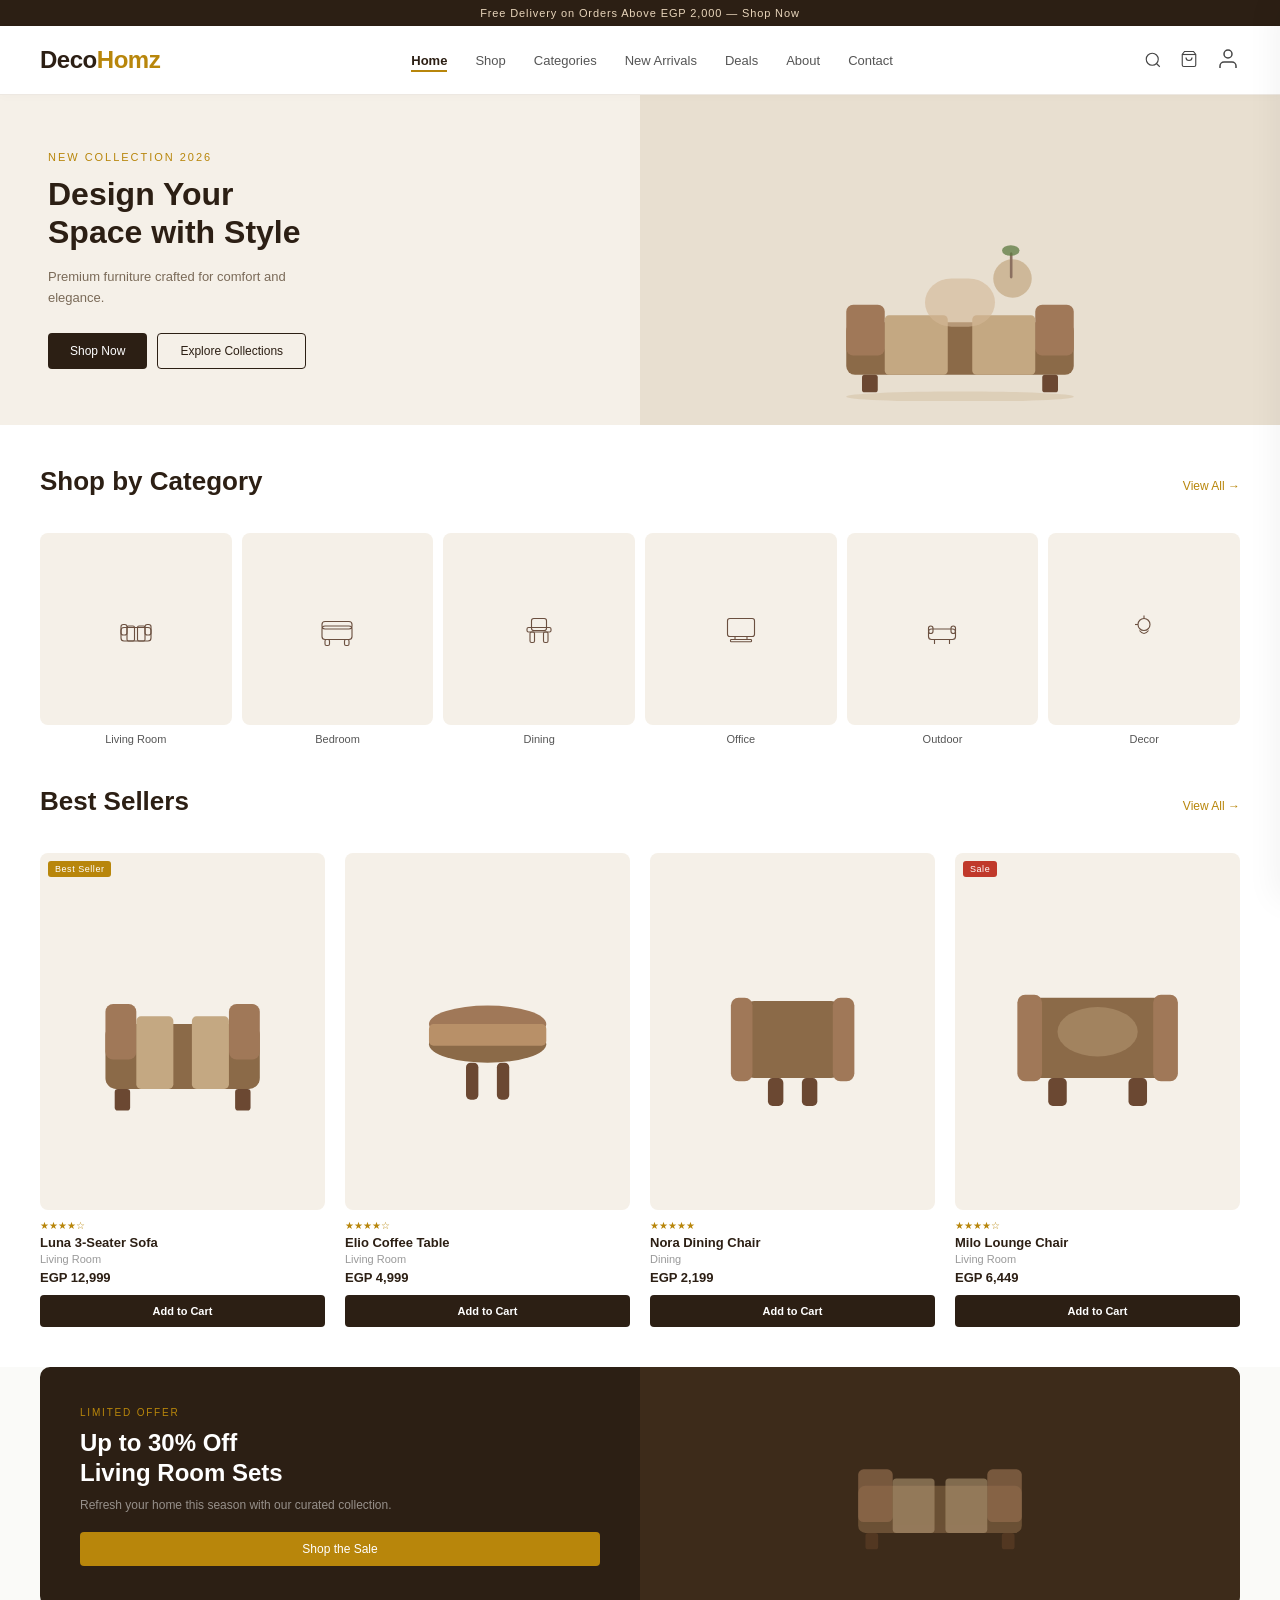
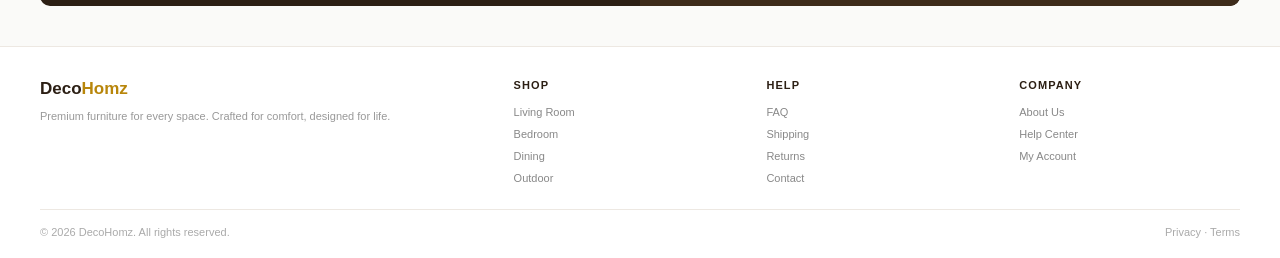
==== index.html @ b4438fd0 "Initial commit: Premium UI overhaul and navbar unification" ====
<!DOCTYPE html>
<html lang="en">

<head>
  <meta charset="UTF-8">
  <meta name="viewport" content="width=device-width, initial-scale=1.0">
  <title>DecoHomz — Premium Furniture</title>
  <link rel="stylesheet" href="css/shared.css">
  <link rel="stylesheet" href="css/home.css">
</head>

<body>

  <div class="topbar">Free Delivery on Orders Above EGP 2,000 — Shop Now</div>

  <nav>
    <div class="logo">Deco<span>Homz</span></div>
    <ul class="nav-links">
      <li><a href="index.html" class="active">Home</a></li>
      <li><a href="shop.html">Shop</a></li>
      <li><a href="categories.html">Categories</a></li>
      <li><a href="new-arrivals.html">New Arrivals</a></li>
      <li><a href="deals.html">Deals</a></li>
      <li><a href="about.html">About</a></li>
      <li><a href="contact.html">Contact</a></li>
    </ul>
    <div class="nav-right">
      <div class="search-container">
        <svg class="search-trigger" viewBox="0 0 24 24" stroke-width="1.5" stroke="currentColor" fill="none">
          <circle cx="11" cy="11" r="8" />
          <path d="m21 21-4.35-4.35" />
        </svg>
      </div>
      <div class="cart-trigger" title="Shopping Cart" style="position:relative; cursor:pointer">
        <svg viewBox="0 0 24 24" stroke-width="1.5" stroke="currentColor" fill="none">
          <path d="M6 2 3 6v14a2 2 0 0 0 2 2h14a2 2 0 0 0 2-2V6l-3-4z" />
          <line x1="3" y1="6" x2="21" y2="6" />
          <path d="M16 10a4 4 0 0 1-8 0" />
        </svg>
        <div class="badge badge-cart" style="display:none">0</div>
      </div>
      <div class="user-trigger" title="Account" onclick="location.href='account.html'" style="cursor:pointer">
        <svg viewBox="0 0 24 24" stroke-width="1.5" stroke="currentColor" fill="none">
          <path d="M20 21v-2a4 4 0 0 0-4-4H8a4 4 0 0 0-4 4v2" />
          <circle cx="12" cy="7" r="4" />
        </svg>
      </div>
    </div>
  </nav>

  <div class="hero">
    <div class="hero-text">
      <div class="hero-label">New Collection 2026</div>
      <h1 class="hero-h1">Design Your<br>Space with Style</h1>
      <p class="hero-sub">Premium furniture crafted for comfort and elegance.</p>
      <div class="hero-btns">
        <button class="btn-dark" onclick="location.href='shop.html'">Shop Now</button>
        <button class="btn-outline" onclick="location.href='categories.html'">Explore Collections</button>
      </div>
    </div>
    <div class="hero-img">
      <svg viewBox="0 0 320 200" fill="none" xmlns="http://www.w3.org/2000/svg">
        <rect x="30" y="110" width="260" height="60" rx="10" fill="#8B6A48" />
        <rect x="30" y="90" width="44" height="58" rx="8" fill="#A07858" />
        <rect x="246" y="90" width="44" height="58" rx="8" fill="#A07858" />
        <rect x="74" y="102" width="72" height="68" rx="5" fill="#C4A882" />
        <rect x="174" y="102" width="72" height="68" rx="5" fill="#C4A882" />
        <rect x="48" y="170" width="18" height="20" rx="3" fill="#6B4832" />
        <rect x="254" y="170" width="18" height="20" rx="3" fill="#6B4832" />
        <ellipse cx="160" cy="195" rx="130" ry="6" fill="#C4A882" opacity="0.3" />
        <rect x="120" y="60" width="80" height="55" rx="30" fill="#D4B896" opacity="0.6" />
        <circle cx="220" cy="60" r="22" fill="#C4A882" opacity="0.7" />
        <rect x="217" y="30" width="3" height="30" rx="2" fill="#8B7060" />
        <ellipse cx="218" cy="28" rx="10" ry="6" fill="#5C7A40" opacity="0.75" />
      </svg>
    </div>
  </div>

  <div class="cats">
    <div class="sec-row">
      <div class="sec-title">Shop by Category</div>
      <a href="shop.html" class="sec-link">View All →</a>
    </div>
    <div class="cat-row">
      <a href="shop.html?category=Living Room" class="cat-item">
        <div class="cat-box"><svg viewBox="0 0 48 48" stroke-width="1.5">
            <rect x="4" y="22" width="40" height="18" rx="4" />
            <rect x="4" y="18" width="8" height="14" rx="3" />
            <rect x="36" y="18" width="8" height="14" rx="3" />
            <rect x="12" y="20" width="10" height="20" rx="2" />
            <rect x="26" y="20" width="10" height="20" rx="2" />
          </svg></div>
        <div class="cat-name">Living Room</div>
      </a>
      <a href="shop.html?category=Bedroom" class="cat-item">
        <div class="cat-box"><svg viewBox="0 0 48 48" stroke-width="1.5">
            <rect x="4" y="20" width="40" height="18" rx="4" />
            <rect x="4" y="14" width="40" height="10" rx="4" />
            <rect x="8" y="38" width="6" height="8" rx="2" />
            <rect x="34" y="38" width="6" height="8" rx="2" />
          </svg></div>
        <div class="cat-name">Bedroom</div>
      </a>
      <a href="shop.html?category=Dining" class="cat-item">
        <div class="cat-box"><svg viewBox="0 0 48 48" stroke-width="1.5">
            <rect x="8" y="22" width="32" height="6" rx="2" />
            <rect x="12" y="28" width="6" height="14" rx="2" />
            <rect x="30" y="28" width="6" height="14" rx="2" />
            <rect x="14" y="10" width="20" height="16" rx="3" />
          </svg></div>
        <div class="cat-name">Dining</div>
      </a>
      <a href="shop.html?category=Office" class="cat-item">
        <div class="cat-box"><svg viewBox="0 0 48 48" stroke-width="1.5">
            <rect x="6" y="10" width="36" height="24" rx="3" />
            <rect x="16" y="34" width="16" height="4" rx="1" />
            <rect x="10" y="38" width="28" height="3" rx="1" />
          </svg></div>
        <div class="cat-name">Office</div>
      </a>
      <a href="shop.html?category=Outdoor" class="cat-item">
        <div class="cat-box"><svg viewBox="0 0 48 48" stroke-width="1.5">
            <rect x="6" y="24" width="36" height="14" rx="4" />
            <rect x="6" y="20" width="6" height="10" rx="3" />
            <rect x="36" y="20" width="6" height="10" rx="3" />
            <line x1="14" y1="38" x2="14" y2="44" />
            <line x1="34" y1="38" x2="34" y2="44" />
          </svg></div>
        <div class="cat-name">Outdoor</div>
      </a>
      <a href="#" class="cat-item">
        <div class="cat-box"><svg viewBox="0 0 48 48" stroke-width="1.5">
            <circle cx="24" cy="18" r="8" />
            <path d="M24 10 V6" />
            <path d="M16 18 H12" />
            <path d="M30 26 Q24 34 18 26" />
          </svg></div>
        <div class="cat-name">Decor</div>
      </a>
    </div>
  </div>

  <div class="products">
    <div class="sec-row">
      <div class="sec-title">Best Sellers</div>
      <a href="shop.html" class="sec-link">View All →</a>
    </div>
    <div class="prod-grid">
      <!-- Best Sellers will be rendered dynamically -->
    </div>
  </div>
  </div>

  <div class="banner">
    <div class="ban-left">
      <div class="ban-tag">Limited Offer</div>
      <div class="ban-h">Up to 30% Off<br>Living Room Sets</div>
      <div class="ban-sub">Refresh your home this season with our curated collection.</div>
      <button class="btn-gold" onclick="location.href='shop.html'">Shop the Sale</button>
    </div>
    <div class="ban-right">
      <svg viewBox="0 0 220 160" fill="none" width="220">
        <rect x="20" y="80" width="180" height="52" rx="8" fill="#8B6A48" opacity="0.7" />
        <rect x="20" y="62" width="38" height="58" rx="6" fill="#A07858" opacity="0.7" />
        <rect x="162" y="62" width="38" height="58" rx="6" fill="#A07858" opacity="0.7" />
        <rect x="58" y="72" width="46" height="60" rx="4" fill="#C4A882" opacity="0.6" />
        <rect x="116" y="72" width="46" height="60" rx="4" fill="#C4A882" opacity="0.6" />
        <rect x="28" y="132" width="14" height="18" rx="3" fill="#5C3D25" opacity="0.8" />
        <rect x="178" y="132" width="14" height="18" rx="3" fill="#5C3D25" opacity="0.8" />
      </svg>
    </div>
  </div>

  <footer>
    <div class="footer-grid">
      <div>
        <div class="f-logo">Deco<span>Homz</span></div>
        <p class="f-desc">Premium furniture for every space. Crafted for comfort, designed for life.</p>
      </div>
      <div>
        <div class="f-head">Shop</div>
        <ul class="f-links">
          <li><a href="shop.html">Living Room</a></li>
          <li><a href="shop.html">Bedroom</a></li>
          <li><a href="shop.html">Dining</a></li>
          <li><a href="shop.html">Outdoor</a></li>
        </ul>
      </div>
      <div>
        <div class="f-head">Help</div>
        <ul class="f-links">
          <li><a href="faq.html">FAQ</a></li>
          <li><a href="contact.html">Shipping</a></li>
          <li><a href="contact.html">Returns</a></li>
          <li><a href="contact.html">Contact</a></li>
        </ul>
      </div>
      <div>
        <div class="f-head">Company</div>
        <ul class="f-links">
          <li><a href="about.html">About Us</a></li>
          <li><a href="faq.html">Help Center</a></li>
          <li><a href="account.html">My Account</a></li>
        </ul>
      </div>
    </div>
    <div class="footer-bottom">
      <span>© 2026 DecoHomz. All rights reserved.</span>
      <span>Privacy · Terms</span>
    </div>
  </footer>

  <script src="js/shared.js"></script>
  <script src="js/products-data.js"></script>
  <script src="js/home.js"></script>
</body>

</html>
---- css/shared.css ----
/* ============================================
   DECOHOMZ — SHARED STYLES
   Applied to all pages
   ============================================ */

/* Reset */
*,
::before,
::after {
    margin: 0;
    padding: 0;
    box-sizing: border-box
}

body {
    font-family: 'Segoe UI', sans-serif;
    background: #FAFAF8;
    color: #1a1a1a;
    font-size: 14px
}

a {
    text-decoration: none
}

ul {
    list-style: none
}

button {
    border: none;
    cursor: pointer;
    font-family: inherit
}

/* Brand */
.logo {
    font-size: 24px;
    font-weight: 800;
    color: #2C1F14;
    letter-spacing: -0.02em;
    cursor: pointer
}

.logo span {
    color: #B8860B
}

/* Topbar */
.topbar {
    background: #2C1F14;
    color: #E8D5BB;
    text-align: center;
    font-size: 11px;
    letter-spacing: .08em;
    padding: 7px
}

/* Nav */
nav {
    display: flex;
    align-items: center;
    justify-content: space-between;
    padding: 20px 40px;
    background: rgba(255, 255, 255, 0.95);
    border-bottom: 1px solid #EDE8E2;
    position: sticky;
    top: 0;
    z-index: 1000;
    backdrop-filter: blur(10px);
    -webkit-backdrop-filter: blur(10px);
    box-shadow: 0 2px 10px rgba(0, 0, 0, 0.02)
}

.nav-links {
    display: flex;
    gap: 28px;
    list-style: none
}

.nav-links a {
    text-decoration: none;
    font-size: 13px;
    color: #555
}

.nav-links a.active {
    color: #2C1F14;
    font-weight: 600;
    border-bottom: 2px solid #B8860B;
    padding-bottom: 2px
}

.nav-right {
    display: flex;
    gap: 18px;
    align-items: center
}

.nav-right svg {
    width: 18px;
    height: 18px;
    stroke: #444;
    fill: none;
    cursor: pointer
}

/* Badge */
.badge {
    background: #B8860B;
    color: #fff;
    border-radius: 50%;
    font-size: 9px;
    width: 14px;
    height: 14px;
    display: flex;
    align-items: center;
    justify-content: center;
    margin-left: -8px;
    margin-top: -8px
}

/* Breadcrumb */
.breadcrumb {
    padding: 14px 40px;
    font-size: 11px;
    color: #aaa;
    background: #fff;
    border-bottom: 1px solid #EDE8E2
}

.breadcrumb span {
    color: #2C1F14
}

/* Buttons */
.btn-dark {
    background: #2C1F14;
    color: #fff;
    border: none;
    padding: 10px 22px;
    font-size: 12px;
    border-radius: 4px;
    cursor: pointer
}

.btn-outline {
    background: transparent;
    color: #2C1F14;
    border: 1.5px solid #2C1F14;
    padding: 10px 22px;
    font-size: 12px;
    border-radius: 4px;
    cursor: pointer
}

.btn-gold {
    background: #B8860B;
    color: #fff;
    border: none;
    padding: 10px 20px;
    font-size: 12px;
    border-radius: 4px;
    cursor: pointer
}

/* Product cards (shared grid layout + typography) */
.prod-grid {
    display: grid;
    gap: 20px;
    grid-template-columns: repeat(auto-fill, minmax(250px, 1fr))
}

.prod-card {
    cursor: pointer
}

.prod-img {
    background: #F5F0E8;
    border-radius: 8px;
    aspect-ratio: 4/5;
    display: flex;
    align-items: center;
    justify-content: center;
    position: relative;
    margin-bottom: 10px;
    overflow: hidden
}

.prod-img svg {
    width: 65%;
    height: 65%
}

.prod-badge {
    position: absolute;
    top: 8px;
    left: 8px;
    background: #B8860B;
    color: #fff;
    font-size: 9px;
    padding: 3px 7px;
    border-radius: 3px;
    letter-spacing: .06em
}

.prod-name {
    font-size: 13px;
    font-weight: 600;
    color: #2C1F14;
    margin-bottom: 3px
}

.prod-cat {
    font-size: 11px;
    color: #999;
    margin-bottom: 5px
}

.prod-price {
    font-size: 13px;
    font-weight: 700;
    color: #2C1F14
}

.prod-price s {
    font-size: 11px;
    color: #aaa;
    font-weight: 400;
    margin-left: 4px
}

.stars {
    font-size: 10px;
    color: #B8860B;
    margin-bottom: 4px
}

/* Section header */
.sec-row {
    display: flex;
    justify-content: space-between;
    align-items: baseline;
    margin-bottom: 20px
}

.sec-title {
    font-size: 16px;
    font-weight: 700;
    color: #2C1F14
}

.sec-link {
    font-size: 12px;
    color: #B8860B;
    text-decoration: none
}

.sec-label {
    font-size: 11px;
    letter-spacing: .2em;
    text-transform: uppercase;
    color: #B8860B;
    margin-bottom: 12px
}

.sec-title {
    font-size: 26px;
    font-weight: 700;
    color: #2C1F14;
    line-height: 1.25;
    margin-bottom: 16px
}

.sec-body {
    font-size: 13px;
    color: #666;
    line-height: 1.8;
    margin-bottom: 16px
}

/* Stars */
.stars {
    font-size: 10px;
    color: #B8860B;
    margin-bottom: 4px
}


.btn-cart {
    background: #2C1F14;
    color: #fff;
    border: none;
    width: 100%;
    padding: 10px;
    font-size: 11px;
    font-weight: 600;
    border-radius: 4px;
    cursor: pointer;
    margin-top: 10px;
    transition: all 0.2s
}

.btn-cart:hover {
    background: #444;
    transform: translateY(-1px)
}

/* Footer */
footer {
    background: #fff;
    border-top: 1px solid #EDE8E2;
    padding: 32px 40px 20px
}

.footer-grid {
    display: grid;
    grid-template-columns: 2fr 1fr 1fr 1fr;
    gap: 32px;
    margin-bottom: 24px
}

.f-logo {
    font-size: 17px;
    font-weight: 700;
    color: #2C1F14;
    margin-bottom: 8px
}

.f-logo span {
    color: #B8860B
}

.f-desc {
    font-size: 11px;
    color: #999;
    line-height: 1.7
}

.f-head {
    font-size: 11px;
    font-weight: 700;
    letter-spacing: .1em;
    text-transform: uppercase;
    color: #2C1F14;
    margin-bottom: 12px
}

.f-links {
    list-style: none;
    display: flex;
    flex-direction: column;
    gap: 6px
}

.f-links a {
    font-size: 11px;
    color: #888;
    text-decoration: none
}

.footer-bottom {
    border-top: 1px solid #EDE8E2;
    padding-top: 16px;
    font-size: 11px;
    color: #aaa;
    display: flex;
    justify-content: space-between
}

/* Form fields */
.field {
    margin-bottom: 16px
}

.field label {
    display: block;
    font-size: 11px;
    font-weight: 600;
    text-transform: uppercase;
    letter-spacing: .06em;
    color: #555;
    margin-bottom: 5px
}

.field input,
.field select {
    width: 100%;
    border: 1px solid #E0D8CE;
    border-radius: 6px;
    padding: 9px 12px;
    font-size: 13px;
    color: #1a1a1a;
    outline: none;
    background: #fff
}

.field input:focus {
    border-color: #B8860B
}

.field input::placeholder {
    color: #bbb
}

.form-grid {
    display: grid;
    grid-template-columns: 1fr 1fr;
    gap: 12px
}

.form-grid.three {
    grid-template-columns: 2fr 1fr 1fr
}

.field.full {
    grid-column: span 2
}

/* Order / cart summary box */
.summary-box,
.summary {
    background: #fff;
    border: 1px solid #EDE8E2;
    border-radius: 10px;
    padding: 22px
}

.sum-title,
.summary-title {
    font-size: 14px;
    font-weight: 700;
    color: #2C1F14;
    margin-bottom: 18px
}

.sum-row {
    display: flex;
    justify-content: space-between;
    font-size: 13px;
    margin-bottom: 12px
}

.sum-row .key,
.sum-row .k {
    color: #888
}

.sum-row .val,
.sum-row .v {
    color: #2C1F14;
    font-weight: 500
}

.sum-row.discount .val,
.sum-row .v.disc {
    color: #c0392b
}

.sum-row.total,
.sum-total {
    font-size: 15px;
    font-weight: 700;
    border-top: 1px solid #EDE8E2;
    padding-top: 14px;
    margin-top: 4px
}

/* Step indicator */
.steps {
    display: flex;
    justify-content: center;
    align-items: center;
    padding: 20px 40px;
    background: #fff;
    border-bottom: 1px solid #EDE8E2;
    gap: 0
}

.step {
    display: flex;
    align-items: center;
    gap: 8px
}

.step-num {
    width: 24px;
    height: 24px;
    border-radius: 50%;
    display: flex;
    align-items: center;
    justify-content: center;
    font-size: 11px;
    font-weight: 700
}

.step.done .step-num {
    background: #B8860B;
    color: #fff
}

.step.active .step-num {
    background: #2C1F14;
    color: #fff
}

.step.inactive .step-num {
    background: #EDE8E2;
    color: #888
}

.step-name {
    font-size: 12px;
    font-weight: 600
}

.step.done .step-name {
    color: #B8860B
}

.step.active .step-name {
    color: #2C1F14
}

.step.inactive .step-name {
    color: #aaa
}

.step-line {
    width: 56px;
    height: 1px;
    background: #EDE8E2;
    margin: 0 6px
}

.step-line.done {
    background: #B8860B
}

/* Quantity control */
.qty-ctrl {
    display: flex;
    align-items: center;
    border: 1px solid #E0D8CE;
    border-radius: 4px;
    overflow: hidden
}

.qty-btn {
    background: #fff;
    border: none;
    padding: 7px 13px;
    cursor: pointer;
    font-size: 14px;
    color: #555
}

.qty-num {
    padding: 7px 16px;
    font-size: 13px;
    font-weight: 600;
    border-left: 1px solid #E0D8CE;
    border-right: 1px solid #E0D8CE
}

/* Status badges */
.order-status {
    font-size: 10px;
    padding: 3px 8px;
    border-radius: 20px;
    font-weight: 600
}

.status-processing {
    background: #FFF3CD;
    color: #856404
}

.status-delivered {
    background: #D1FAE5;
    color: #065F46
}

.status-shipped {
    background: #DBEAFE;
    color: #1E40AF
}

/* Pagination */
.pagination {
    display: flex;
    gap: 6px;
    justify-content: center;
    padding: 24px 0 8px;
    align-items: center
}

.page-btn {
    border: 1px solid #E0D8CE;
    border-radius: 4px;
    padding: 6px 11px;
    font-size: 12px;
    cursor: pointer;
    background: #fff;
    color: #555
}

.page-btn.active {
    background: #2C1F14;
    color: #fff;
    border-color: #2C1F14
}

/* Off-canvas Cart */
.cart-overlay {
    position: fixed;
    top: 0;
    left: 0;
    width: 100%;
    height: 100%;
    background: rgba(0, 0, 0, 0.4);
    z-index: 2000;
    opacity: 0;
    visibility: hidden;
    transition: 0.3s
}

.cart-overlay.active {
    opacity: 1;
    visibility: visible
}

.cart-drawer {
    position: fixed;
    top: 0;
    right: -400px;
    width: 400px;
    height: 100%;
    background: #fff;
    z-index: 2001;
    transition: 0.4s cubic-bezier(0.4, 0, 0.2, 1);
    display: flex;
    flex-direction: column;
    box-shadow: -5px 0 30px rgba(0, 0, 0, 0.05)
}

.cart-drawer.active {
    right: 0
}

.cart-header {
    padding: 24px;
    border-bottom: 1px solid #EDE8E2;
    display: flex;
    justify-content: space-between;
    align-items: center
}

.cart-header h2 {
    font-size: 14px;
    font-weight: 700;
    color: #2C1F14;
    text-transform: uppercase;
    letter-spacing: .05em
}

.close-cart {
    background: none;
    border: none;
    cursor: pointer;
    padding: 5px
}

.close-cart svg {
    width: 20px;
    height: 20px;
    stroke: #444
}

.cart-body {
    flex: 1;
    overflow-y: auto;
    padding: 24px
}

.cart-footer {
    padding: 24px;
    border-top: 1px solid #EDE8E2;
    background: #FAFAF8
}

.cart-total-row {
    display: flex;
    justify-content: space-between;
    margin-bottom: 16px;
    font-size: 15px;
    font-weight: 700;
    color: #2C1F14
}

.btn-checkout-full {
    width: 100%;
    background: #2C1F14;
    color: #fff;
    padding: 14px;
    border-radius: 6px;
    font-weight: 600;
    font-size: 13px;
    text-align: center;
    display: block;
    text-decoration: none
}

/* Empty Cart State */
.empty-cart-msg {
    text-align: center;
    margin-top: 60px;
    color: #aaa
}

.empty-cart-msg svg {
    width: 48px;
    height: 48px;
    stroke: #EDE8E2;
    margin-bottom: 16px;
    display: block;
    margin-left: auto;
    margin-right: auto
}

.empty-cart-msg p {
    font-size: 13px;
    margin-bottom: 20px
}

/* Search Bar */
.search-container {
    position: relative;
    display: flex;
    align-items: center
}

.search-bar {
    position: absolute;
    right: 0;
    top: 50%;
    transform: translateY(-50%);
    width: 0;
    opacity: 0;
    overflow: hidden;
    transition: 0.3s;
    background: #fff;
    border: 1px solid #EDE8E2;
    border-radius: 20px;
    padding: 5px 15px;
    display: flex;
    align-items: center;
    z-index: 10
}

.search-bar.active {
    width: 250px;
    opacity: 1;
    right: 30px
}

.search-bar input {
    border: none;
    outline: none;
    font-size: 12px;
    width: 100%;
    background: transparent
}

/* Nav Icons Styling */
.nav-right svg {
    cursor: pointer;
    transition: 0.2s;
    color: #2C1F14
}

.nav-right svg:hover {
    color: #B8860B
}

.user-trigger svg {
    width: 24px;
    height: 24px
}

/* Responsive */
@media (max-width: 1024px) {

    /* .nav-links{display:none} */
    /* Don't hide for now since we don't have a hamburger yet */
    .nav-links {
        gap: 15px
    }

    .nav-links a {
        font-size: 12px
    }

    .hero {
        grid-template-columns: 1fr;
        text-align: center
    }

    .hero-text {
        align-items: center;
        padding: 40px 20px
    }

    .footer-grid {
        grid-template-columns: 1fr 1fr
    }
}

@media (max-width: 768px) {
    nav {
        padding: 15px 20px
    }

    .hero-h1 {
        font-size: 28px
    }

    .prod-grid {
        grid-template-columns: repeat(2, 1fr)
    }

    .footer-grid {
        grid-template-columns: 1fr
    }

    .cart-drawer {
        width: 100%;
        right: -100%
    }

    .form-grid {
        grid-template-columns: 1fr
    }

    .cat-row {
        grid-template-columns: repeat(3, 1fr)
    }
}

@media (max-width: 480px) {
    .prod-grid {
        grid-template-columns: 1fr
    }

    .cat-row {
        grid-template-columns: repeat(2, 1fr)
    }

    .hero-btns {
        flex-direction: column
    }
}
---- css/home.css ----
/* HOME PAGE */
.hero{display:grid;grid-template-columns:1fr 1fr;background:#F5F0E8;min-height:320px}
.hero-text{padding:56px 48px;display:flex;flex-direction:column;justify-content:center}
.hero-label{font-size:11px;letter-spacing:.18em;text-transform:uppercase;color:#B8860B;margin-bottom:12px}
.hero-h1{font-size:32px;font-weight:700;color:#2C1F14;line-height:1.2;margin-bottom:14px}
.hero-sub{font-size:13px;color:#7A6A58;line-height:1.65;margin-bottom:24px;max-width:280px}
.hero-btns{display:flex;gap:10px}
.hero-img{background:#E8DFD0;display:flex;align-items:flex-end;justify-content:center;padding:24px 32px;overflow:hidden}
.hero-img svg{width:280px}

.cats{padding:40px 40px 32px;background:#fff}
.cat-row{display:grid;grid-template-columns:repeat(6,1fr);gap:10px}
.cat-item{text-decoration:none;text-align:center;cursor:pointer;display:block}
.cat-box{background:#F5F0E8;border-radius:8px;aspect-ratio:1;display:flex;align-items:center;justify-content:center;margin-bottom:8px}
.cat-box svg{width:36px;height:36px;stroke:#6B5040;fill:none}
.cat-name{font-size:11px;color:#555}

.products{padding:8px 40px 40px;background:#fff}
.prod-grid{grid-template-columns:repeat(4,1fr)}

.banner{margin:0 40px 40px;background:#2C1F14;border-radius:10px;display:grid;grid-template-columns:1fr 1fr;overflow:hidden}
.ban-left{padding:40px 40px;display:flex;flex-direction:column;justify-content:center}
.ban-tag{font-size:10px;letter-spacing:.18em;text-transform:uppercase;color:#B8860B;margin-bottom:10px}
.ban-h{font-size:24px;font-weight:700;color:#fff;line-height:1.25;margin-bottom:10px}
.ban-sub{font-size:12px;color:rgba(255,255,255,.5);margin-bottom:20px}
.ban-right{background:#3D2B1A;display:flex;align-items:center;justify-content:center}
.ban-right svg{width:200px;opacity:.85}
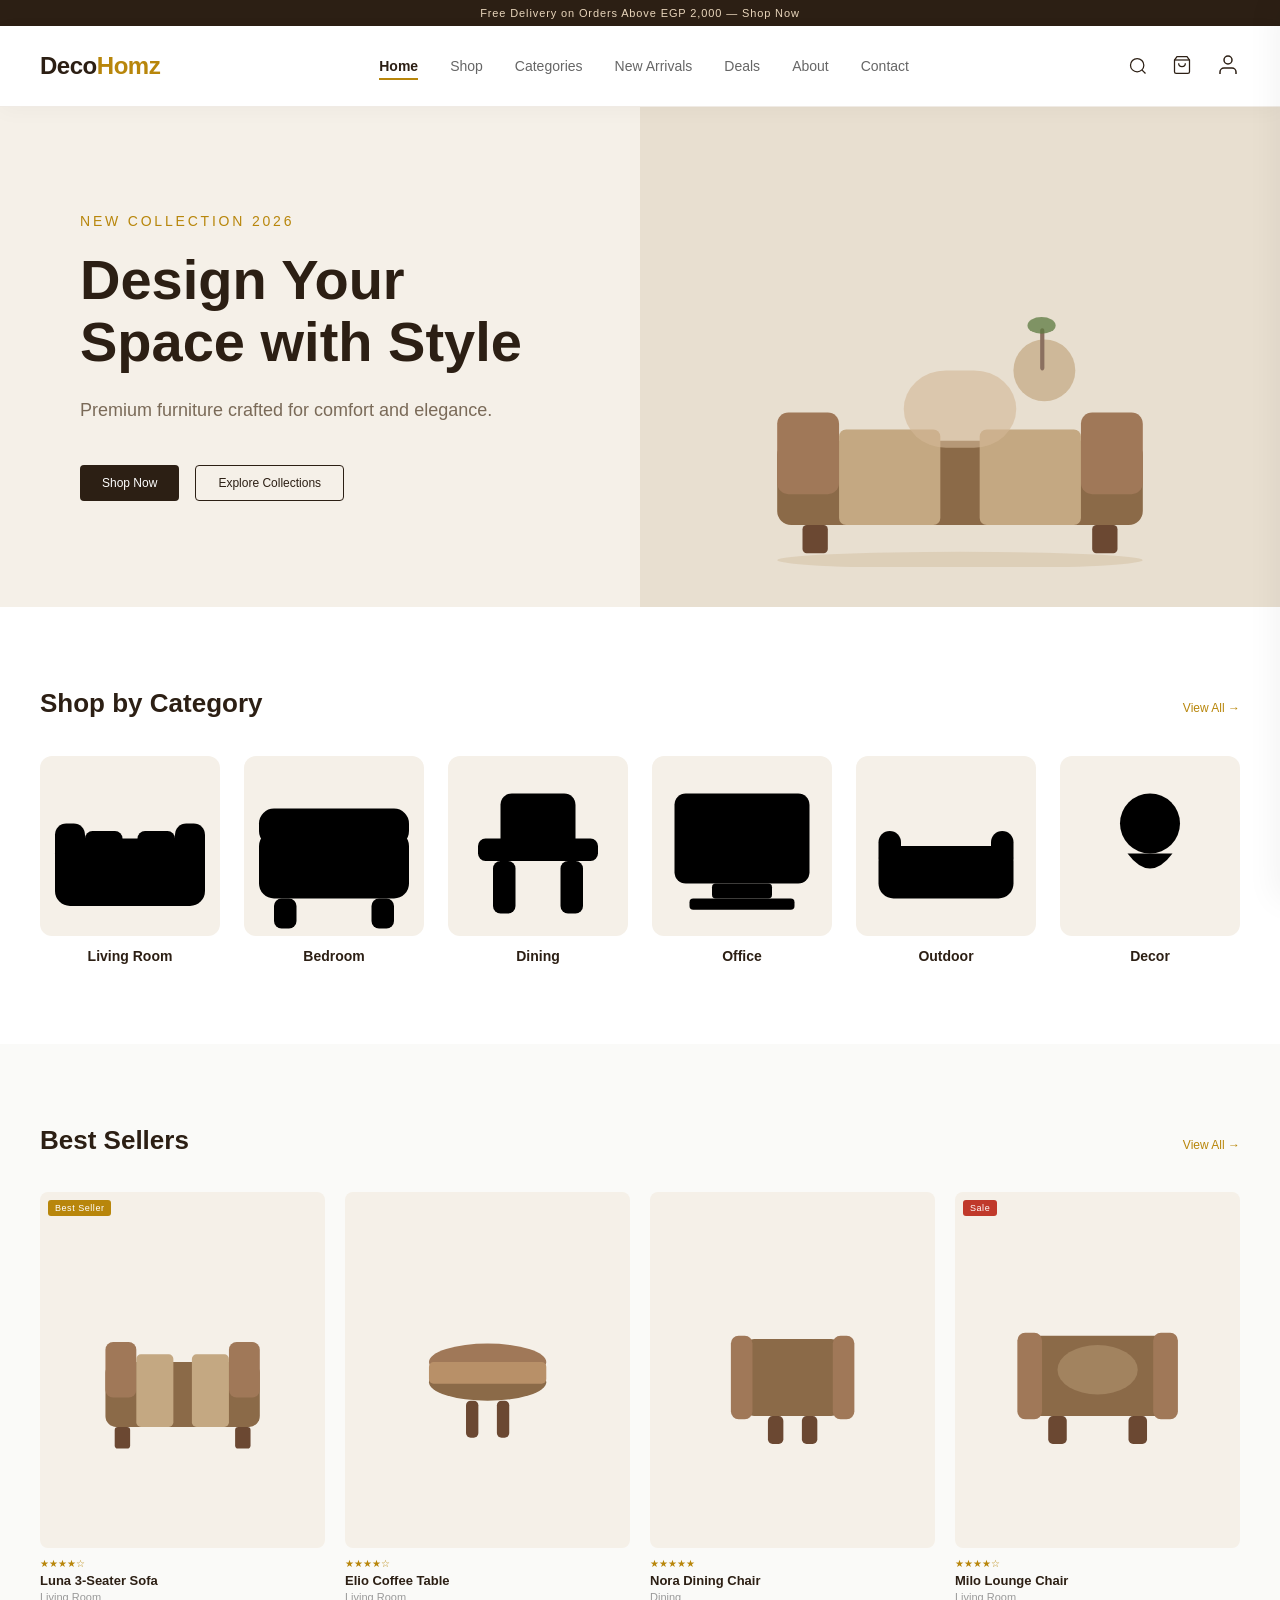
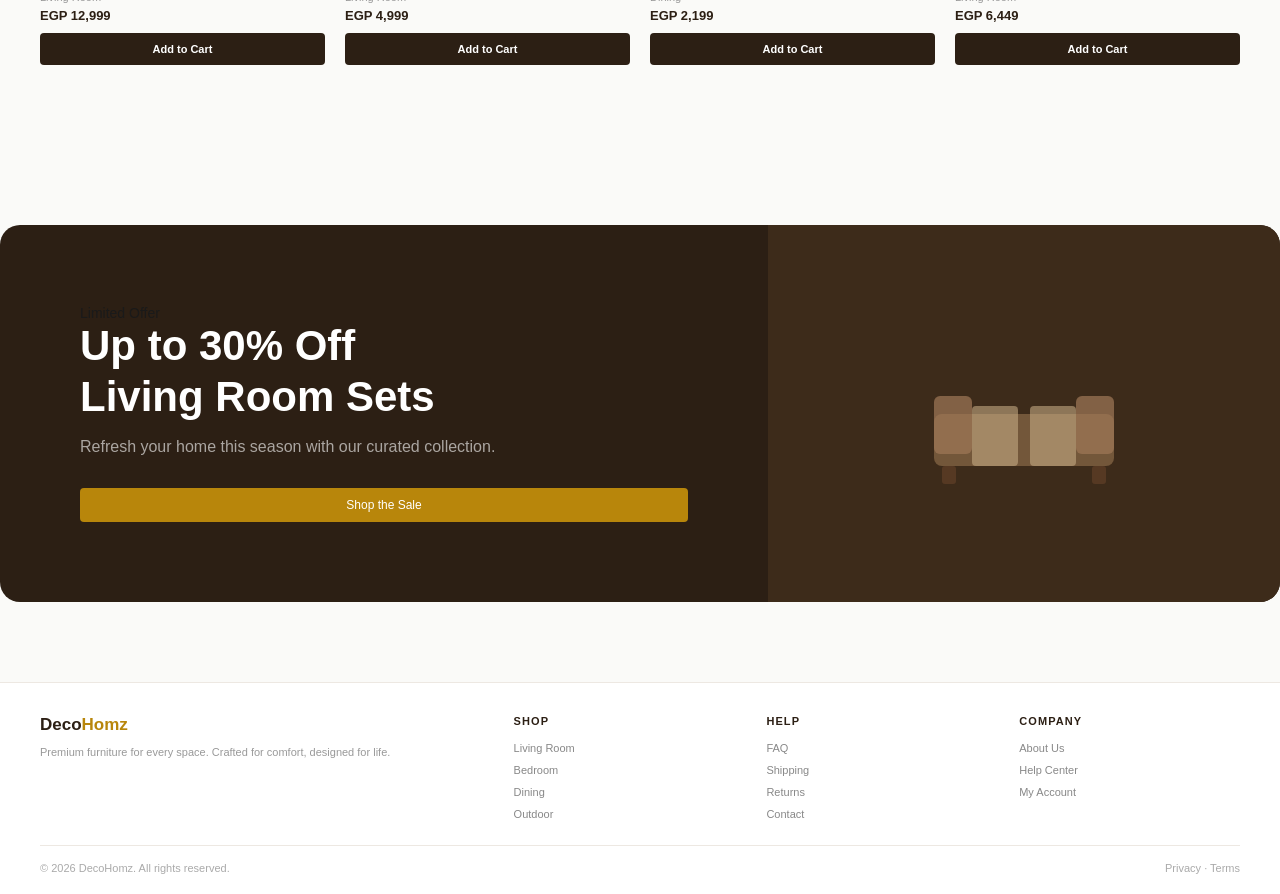
==== commit cb8026ad: "Fix: Comprehensive mobile responsiveness overhaul across all pages" ====
--- a/index.html
+++ b/index.html
@@ -13,7 +13,7 @@
 
   <div class="topbar">Free Delivery on Orders Above EGP 2,000 — Shop Now</div>
 
-  <nav>
+  <nav><div class="nav-inner">
     <div class="logo">Deco<span>Homz</span></div>
     <ul class="nav-links">
       <li><a href="index.html" class="active">Home</a></li>
@@ -46,7 +46,7 @@
         </svg>
       </div>
     </div>
-  </nav>
+  </div></nav>
 
   <div class="hero">
     <div class="hero-text">
--- a/css/shared.css
+++ b/css/shared.css
@@ -58,51 +58,64 @@
 
 /* Nav */
 nav {
-    display: flex;
-    align-items: center;
-    justify-content: space-between;
-    padding: 20px 40px;
-    background: rgba(255, 255, 255, 0.95);
-    border-bottom: 1px solid #EDE8E2;
+    background: rgba(255, 255, 255, 0.98);
+    border-bottom: 1px solid #F0EBE5;
     position: sticky;
     top: 0;
     z-index: 1000;
-    backdrop-filter: blur(10px);
-    -webkit-backdrop-filter: blur(10px);
-    box-shadow: 0 2px 10px rgba(0, 0, 0, 0.02)
+    backdrop-filter: blur(15px);
+    -webkit-backdrop-filter: blur(15px);
+    box-shadow: 0 4px 20px rgba(0, 0, 0, 0.03);
+}
+
+.nav-inner {
+    max-width: 1400px;
+    margin: 0 auto;
+    padding: 0 40px;
+    height: 80px;
+    display: flex;
+    align-items: center;
+    justify-content: space-between;
 }
 
 .nav-links {
     display: flex;
-    gap: 28px;
-    list-style: none
+    gap: 32px;
+    list-style: none;
 }
 
 .nav-links a {
     text-decoration: none;
-    font-size: 13px;
-    color: #555
+    font-size: 14px;
+    font-weight: 500;
+    color: #666;
+    transition: all 0.2s ease;
+}
+
+.nav-links a:hover {
+    color: #2C1F14;
 }
 
 .nav-links a.active {
     color: #2C1F14;
     font-weight: 600;
     border-bottom: 2px solid #B8860B;
-    padding-bottom: 2px
+    padding-bottom: 4px;
 }
 
 .nav-right {
     display: flex;
-    gap: 18px;
-    align-items: center
+    gap: 24px;
+    align-items: center;
 }
 
 .nav-right svg {
-    width: 18px;
-    height: 18px;
-    stroke: #444;
+    width: 20px;
+    height: 20px;
+    stroke: #2C1F14;
     fill: none;
-    cursor: pointer
+    cursor: pointer;
+    transition: all 0.2s ease;
 }
 
 /* Badge */
@@ -790,73 +803,98 @@
 
 /* Responsive */
 @media (max-width: 1024px) {
-
-    /* .nav-links{display:none} */
-    /* Don't hide for now since we don't have a hamburger yet */
+    .nav-inner {
+        padding: 0 32px;
+    }
     .nav-links {
-        gap: 15px
-    }
-
-    .nav-links a {
-        font-size: 12px
-    }
-
+        gap: 20px;
+    }
     .hero {
         grid-template-columns: 1fr;
-        text-align: center
-    }
-
+        text-align: center;
+    }
     .hero-text {
         align-items: center;
-        padding: 40px 20px
-    }
-
+        padding: 40px 20px;
+    }
     .footer-grid {
-        grid-template-columns: 1fr 1fr
+        grid-template-columns: 1fr 1fr;
     }
 }
 
 @media (max-width: 768px) {
     nav {
-        padding: 15px 20px
-    }
-
+        padding: 0;
+    }
+    .nav-inner {
+        height: auto;
+        padding: 12px 20px;
+        flex-direction: column;
+        gap: 12px;
+    }
+    .nav-links {
+        display: flex;
+        width: 100%;
+        overflow-x: auto;
+        padding: 4px 0;
+        gap: 20px;
+        -webkit-overflow-scrolling: touch;
+        scrollbar-width: none;
+    }
+    .nav-links::-webkit-scrollbar {
+        display: none;
+    }
+    .nav-links a {
+        white-space: nowrap;
+        font-size: 13px;
+    }
+    .nav-right {
+        width: 100%;
+        justify-content: space-between;
+        padding-top: 8px;
+        border-top: 1px solid #F5F0E8;
+    }
     .hero-h1 {
-        font-size: 28px
-    }
-
+        font-size: 28px;
+    }
     .prod-grid {
-        grid-template-columns: repeat(2, 1fr)
-    }
-
+        grid-template-columns: repeat(2, 1fr);
+        gap: 16px;
+    }
     .footer-grid {
-        grid-template-columns: 1fr
-    }
-
+        grid-template-columns: 1fr;
+        text-align: center;
+    }
+    .f-links {
+        align-items: center;
+    }
     .cart-drawer {
         width: 100%;
-        right: -100%
-    }
-
+        right: -100%;
+    }
     .form-grid {
-        grid-template-columns: 1fr
-    }
-
+        grid-template-columns: 1fr;
+    }
     .cat-row {
-        grid-template-columns: repeat(3, 1fr)
+        grid-template-columns: repeat(3, 1fr);
+    }
+    .breadcrumb {
+        padding: 12px 20px;
     }
 }
 
 @media (max-width: 480px) {
     .prod-grid {
-        grid-template-columns: 1fr
-    }
-
+        grid-template-columns: 1fr;
+    }
     .cat-row {
-        grid-template-columns: repeat(2, 1fr)
-    }
-
+        grid-template-columns: repeat(2, 1fr);
+    }
     .hero-btns {
-        flex-direction: column
+        flex-direction: column;
+        width: 100%;
+    }
+    .btn-dark, .btn-outline {
+        width: 100%;
     }
 }
--- a/css/home.css
+++ b/css/home.css
@@ -1,27 +1,238 @@
-/* HOME PAGE */
-.hero{display:grid;grid-template-columns:1fr 1fr;background:#F5F0E8;min-height:320px}
-.hero-text{padding:56px 48px;display:flex;flex-direction:column;justify-content:center}
-.hero-label{font-size:11px;letter-spacing:.18em;text-transform:uppercase;color:#B8860B;margin-bottom:12px}
-.hero-h1{font-size:32px;font-weight:700;color:#2C1F14;line-height:1.2;margin-bottom:14px}
-.hero-sub{font-size:13px;color:#7A6A58;line-height:1.65;margin-bottom:24px;max-width:280px}
-.hero-btns{display:flex;gap:10px}
-.hero-img{background:#E8DFD0;display:flex;align-items:flex-end;justify-content:center;padding:24px 32px;overflow:hidden}
-.hero-img svg{width:280px}
-
-.cats{padding:40px 40px 32px;background:#fff}
-.cat-row{display:grid;grid-template-columns:repeat(6,1fr);gap:10px}
-.cat-item{text-decoration:none;text-align:center;cursor:pointer;display:block}
-.cat-box{background:#F5F0E8;border-radius:8px;aspect-ratio:1;display:flex;align-items:center;justify-content:center;margin-bottom:8px}
-.cat-box svg{width:36px;height:36px;stroke:#6B5040;fill:none}
-.cat-name{font-size:11px;color:#555}
-
-.products{padding:8px 40px 40px;background:#fff}
-.prod-grid{grid-template-columns:repeat(4,1fr)}
-
-.banner{margin:0 40px 40px;background:#2C1F14;border-radius:10px;display:grid;grid-template-columns:1fr 1fr;overflow:hidden}
-.ban-left{padding:40px 40px;display:flex;flex-direction:column;justify-content:center}
-.ban-tag{font-size:10px;letter-spacing:.18em;text-transform:uppercase;color:#B8860B;margin-bottom:10px}
-.ban-h{font-size:24px;font-weight:700;color:#fff;line-height:1.25;margin-bottom:10px}
-.ban-sub{font-size:12px;color:rgba(255,255,255,.5);margin-bottom:20px}
-.ban-right{background:#3D2B1A;display:flex;align-items:center;justify-content:center}
-.ban-right svg{width:200px;opacity:.85}
+/* ============================================
+   DECOHOMZ — HOME PAGE STYLES
+   ============================================ */
+
+.hero {
+    display: grid;
+    grid-template-columns: 1fr 1fr;
+    background: #F5F0E8;
+    min-height: 500px;
+    max-width: 1400px;
+    margin: 0 auto;
+}
+
+@media (max-width: 992px) {
+    .hero {
+        grid-template-columns: 1fr;
+        min-height: auto;
+    }
+}
+
+.hero-text {
+    padding: 80px;
+    display: flex;
+    flex-direction: column;
+    justify-content: center;
+}
+
+@media (max-width: 992px) {
+    .hero-text {
+        padding: 60px 20px;
+        text-align: center;
+        align-items: center;
+    }
+}
+
+.hero-label {
+    font-size: 14px;
+    letter-spacing: 0.2em;
+    text-transform: uppercase;
+    color: #B8860B;
+    margin-bottom: 20px;
+}
+
+.hero-h1 {
+    font-size: 56px;
+    font-weight: 700;
+    color: #2C1F14;
+    line-height: 1.1;
+    margin-bottom: 24px;
+}
+
+@media (max-width: 480px) {
+    .hero-h1 {
+        font-size: 36px;
+    }
+}
+
+.hero-sub {
+    font-size: 18px;
+    color: #7A6A58;
+    line-height: 1.6;
+    margin-bottom: 40px;
+    max-width: 480px;
+}
+
+.hero-btns {
+    display: flex;
+    gap: 16px;
+}
+
+@media (max-width: 480px) {
+    .hero-btns {
+        flex-direction: column;
+        width: 100%;
+    }
+}
+
+.hero-img {
+    background: #E8DFD0;
+    display: flex;
+    align-items: flex-end;
+    justify-content: center;
+    padding: 40px;
+    overflow: hidden;
+}
+
+@media (max-width: 992px) {
+    .hero-img {
+        display: none;
+    }
+}
+
+.hero-img svg {
+    width: 100%;
+    max-width: 450px;
+}
+
+/* ── Categories ── */
+.cats {
+    padding: 80px 40px;
+    background: #fff;
+    max-width: 1400px;
+    margin: 0 auto;
+}
+
+@media (max-width: 768px) {
+    .cats {
+        padding: 40px 20px;
+    }
+}
+
+.cat-row {
+    display: grid;
+    grid-template-columns: repeat(6, 1fr);
+    gap: 24px;
+}
+
+@media (max-width: 992px) {
+    .cat-row {
+        grid-template-columns: repeat(3, 1fr);
+    }
+}
+
+@media (max-width: 480px) {
+    .cat-row {
+        grid-template-columns: repeat(2, 1fr);
+        gap: 16px;
+    }
+}
+
+.cat-item {
+    text-align: center;
+}
+
+.cat-box {
+    background: #F5F0E8;
+    border-radius: 12px;
+    aspect-ratio: 1;
+    display: flex;
+    align-items: center;
+    justify-content: center;
+    margin-bottom: 12px;
+    transition: all 0.3s ease;
+}
+
+.cat-item:hover .cat-box {
+    background: #E8DFD0;
+    transform: translateY(-5px);
+}
+
+.cat-name {
+    font-size: 14px;
+    font-weight: 600;
+    color: #2C1F14;
+}
+
+/* ── Best Sellers ── */
+.products {
+    padding: 80px 40px;
+    background: #FAFAF8;
+}
+
+@media (max-width: 768px) {
+    .products {
+        padding: 40px 20px;
+    }
+}
+
+.products .prod-grid {
+    max-width: 1400px;
+    margin: 0 auto;
+}
+
+/* ── Banner ── */
+.banner {
+    margin: 80px auto;
+    max-width: 1320px;
+    background: #2C1F14;
+    border-radius: 20px;
+    display: grid;
+    grid-template-columns: 1.2fr 0.8fr;
+    overflow: hidden;
+}
+
+@media (max-width: 992px) {
+    .banner {
+        grid-template-columns: 1fr;
+        margin: 40px 20px;
+    }
+}
+
+.ban-left {
+    padding: 80px;
+    display: flex;
+    flex-direction: column;
+    justify-content: center;
+}
+
+@media (max-width: 768px) {
+    .ban-left {
+        padding: 40px 24px;
+        text-align: center;
+        align-items: center;
+    }
+}
+
+.ban-h {
+    font-size: 42px;
+    font-weight: 700;
+    color: #fff;
+    line-height: 1.2;
+    margin-bottom: 16px;
+}
+
+@media (max-width: 480px) {
+    .ban-h {
+        font-size: 28px;
+    }
+}
+
+.ban-sub {
+    font-size: 16px;
+    color: rgba(255,255,255,0.6);
+    margin-bottom: 32px;
+}
+
+.ban-right {
+    background: #3D2B1A;
+    display: flex;
+    align-items: center;
+    justify-content: center;
+}
+
+@media (max-width: 992px) {
+    .ban-right {
+        display: none;
+    }
+}
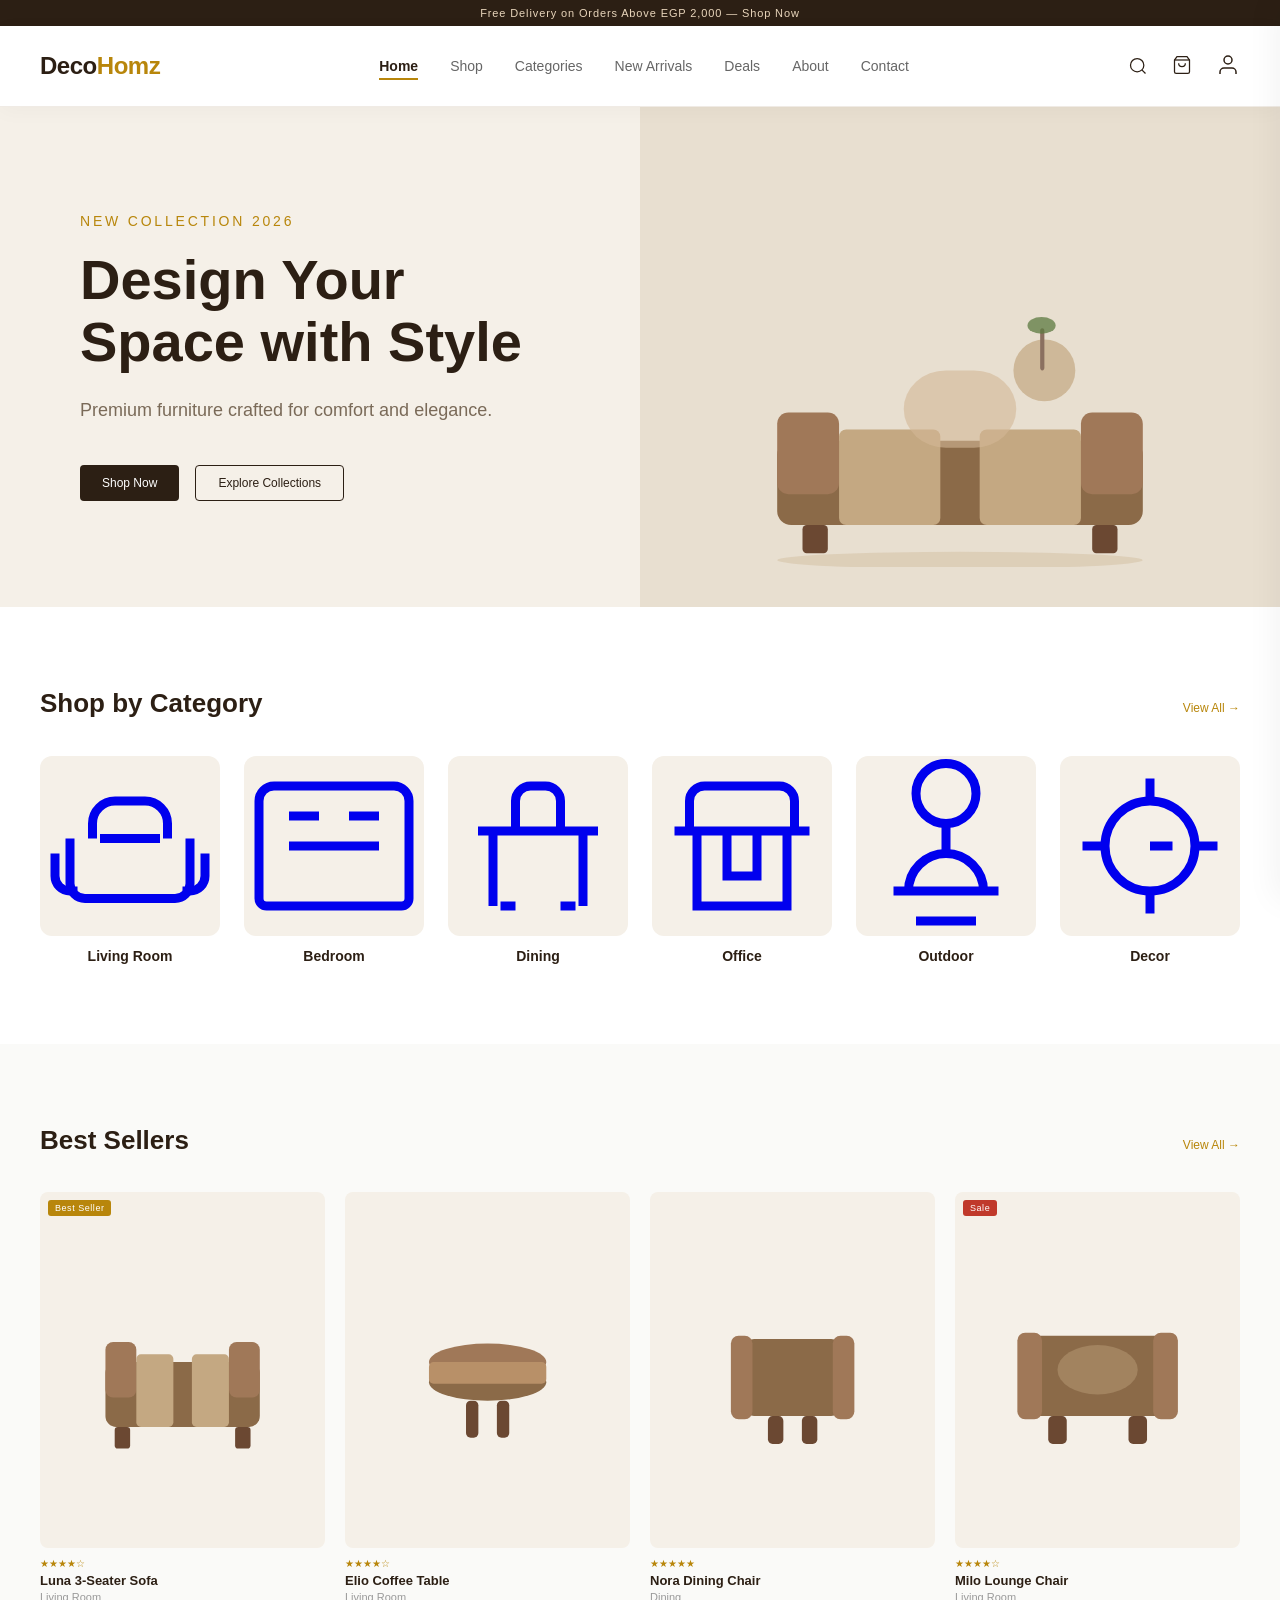
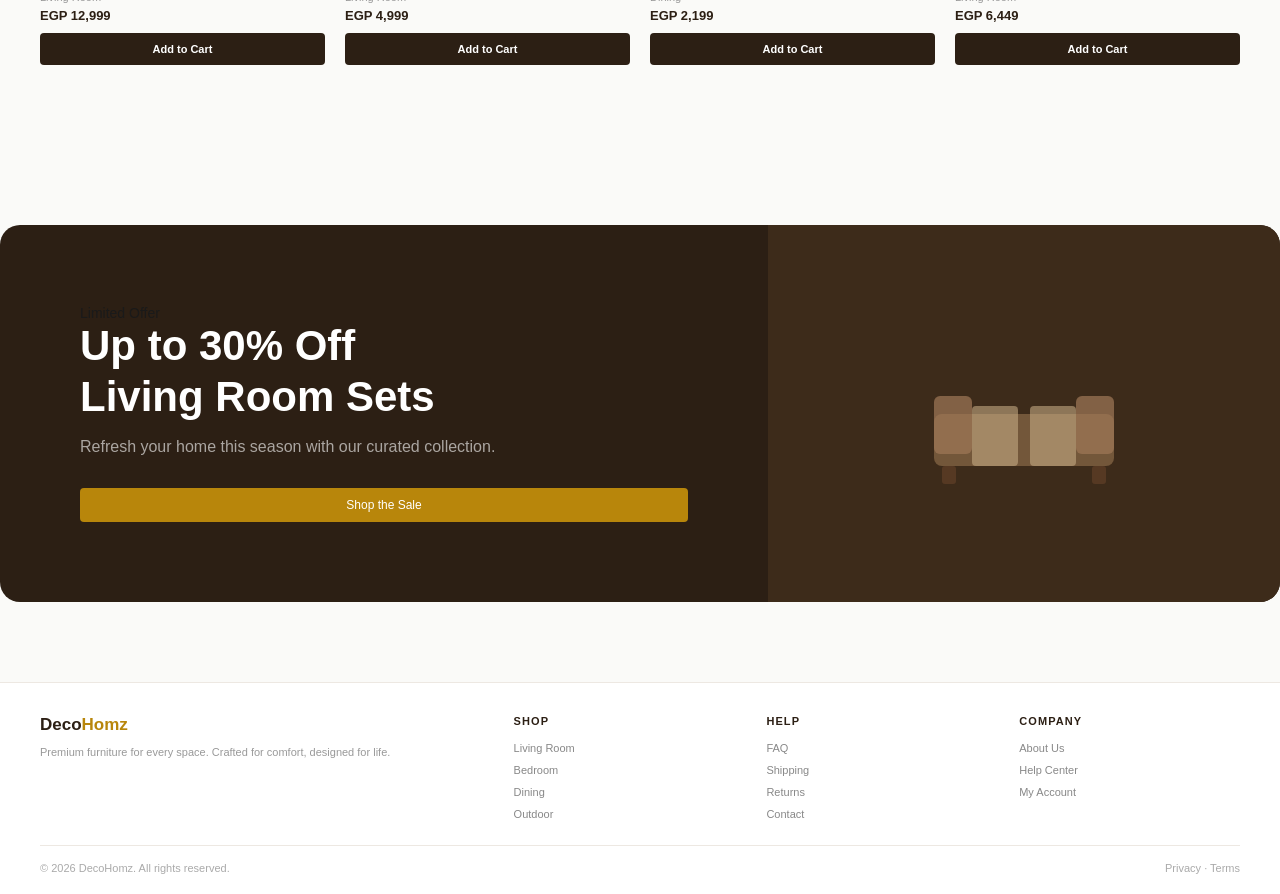
==== commit a5a0991e: "Design: Premium category icons for Home page" ====
--- a/index.html
+++ b/index.html
@@ -83,58 +83,76 @@
     </div>
     <div class="cat-row">
       <a href="shop.html?category=Living Room" class="cat-item">
-        <div class="cat-box"><svg viewBox="0 0 48 48" stroke-width="1.5">
-            <rect x="4" y="22" width="40" height="18" rx="4" />
-            <rect x="4" y="18" width="8" height="14" rx="3" />
-            <rect x="36" y="18" width="8" height="14" rx="3" />
-            <rect x="12" y="20" width="10" height="20" rx="2" />
-            <rect x="26" y="20" width="10" height="20" rx="2" />
-          </svg></div>
+        <div class="cat-box">
+          <svg viewBox="0 0 24 24" fill="none" stroke="currentColor" stroke-width="1.2">
+            <path d="M4 11v6a2 2 0 0 0 2 2h12a2 2 0 0 0 2-2v-6" />
+            <path d="M2 13v3a2 2 0 0 0 2 2h1" />
+            <path d="M19 18h1a2 2 0 0 0 2-2v-3" />
+            <path d="M7 11v-2a3 3 0 0 1 3-3h4a3 3 0 0 1 3 3v2" />
+            <path d="M8 11h8" />
+          </svg>
+        </div>
         <div class="cat-name">Living Room</div>
       </a>
       <a href="shop.html?category=Bedroom" class="cat-item">
-        <div class="cat-box"><svg viewBox="0 0 48 48" stroke-width="1.5">
-            <rect x="4" y="20" width="40" height="18" rx="4" />
-            <rect x="4" y="14" width="40" height="10" rx="4" />
-            <rect x="8" y="38" width="6" height="8" rx="2" />
-            <rect x="34" y="38" width="6" height="8" rx="2" />
-          </svg></div>
+        <div class="cat-box">
+          <svg viewBox="0 0 24 24" fill="none" stroke="currentColor" stroke-width="1.2">
+            <path d="M2 12v7a1 1 0 0 0 1 1h18a1 1 0 0 0 1-1v-7" />
+            <path d="M2 12V6a2 2 0 0 1 2-2h16a2 2 0 0 1 2 2v6" />
+            <path d="M6 12h12" />
+            <path d="M6 8h4" />
+            <path d="M14 8h4" />
+          </svg>
+        </div>
         <div class="cat-name">Bedroom</div>
       </a>
       <a href="shop.html?category=Dining" class="cat-item">
-        <div class="cat-box"><svg viewBox="0 0 48 48" stroke-width="1.5">
-            <rect x="8" y="22" width="32" height="6" rx="2" />
-            <rect x="12" y="28" width="6" height="14" rx="2" />
-            <rect x="30" y="28" width="6" height="14" rx="2" />
-            <rect x="14" y="10" width="20" height="16" rx="3" />
-          </svg></div>
+        <div class="cat-box">
+          <svg viewBox="0 0 24 24" fill="none" stroke="currentColor" stroke-width="1.2">
+            <path d="M4 10h16" />
+            <path d="M6 10v10" />
+            <path d="M18 10v10" />
+            <path d="M9 10V6a2 2 0 0 1 2-2h2a2 2 0 0 1 2 2v4" />
+            <path d="M7 20h2" />
+            <path d="M15 20h2" />
+          </svg>
+        </div>
         <div class="cat-name">Dining</div>
       </a>
       <a href="shop.html?category=Office" class="cat-item">
-        <div class="cat-box"><svg viewBox="0 0 48 48" stroke-width="1.5">
-            <rect x="6" y="10" width="36" height="24" rx="3" />
-            <rect x="16" y="34" width="16" height="4" rx="1" />
-            <rect x="10" y="38" width="28" height="3" rx="1" />
-          </svg></div>
+        <div class="cat-box">
+          <svg viewBox="0 0 24 24" fill="none" stroke="currentColor" stroke-width="1.2">
+            <path d="M3 10h18" />
+            <path d="M5 10V6a2 2 0 0 1 2-2h10a2 2 0 0 1 2 2v4" />
+            <path d="M6 10v10h12V10" />
+            <path d="M10 10v6h4v-6" />
+          </svg>
+        </div>
         <div class="cat-name">Office</div>
       </a>
       <a href="shop.html?category=Outdoor" class="cat-item">
-        <div class="cat-box"><svg viewBox="0 0 48 48" stroke-width="1.5">
-            <rect x="6" y="24" width="36" height="14" rx="4" />
-            <rect x="6" y="20" width="6" height="10" rx="3" />
-            <rect x="36" y="20" width="6" height="10" rx="3" />
-            <line x1="14" y1="38" x2="14" y2="44" />
-            <line x1="34" y1="38" x2="34" y2="44" />
-          </svg></div>
+        <div class="cat-box">
+          <svg viewBox="0 0 24 24" fill="none" stroke="currentColor" stroke-width="1.2">
+            <path d="M17 18a5 5 0 0 0-10 0" />
+            <path d="M12 13V9" />
+            <path d="M12 9a4 4 0 1 1 0-8 4 4 0 0 1 0 8Z" />
+            <path d="M5 18h14" />
+            <path d="M8 22h8" />
+          </svg>
+        </div>
         <div class="cat-name">Outdoor</div>
       </a>
-      <a href="#" class="cat-item">
-        <div class="cat-box"><svg viewBox="0 0 48 48" stroke-width="1.5">
-            <circle cx="24" cy="18" r="8" />
-            <path d="M24 10 V6" />
-            <path d="M16 18 H12" />
-            <path d="M30 26 Q24 34 18 26" />
-          </svg></div>
+      <a href="shop.html?category=Decor" class="cat-item">
+        <div class="cat-box">
+          <svg viewBox="0 0 24 24" fill="none" stroke="currentColor" stroke-width="1.2">
+            <path d="M12 3v3" />
+            <path d="M12 18v3" />
+            <path d="M6 12H3" />
+            <path d="M21 12h-3" />
+            <circle cx="12" cy="12" r="6" />
+            <path d="M12 12h3" />
+          </svg>
+        </div>
         <div class="cat-name">Decor</div>
       </a>
     </div>
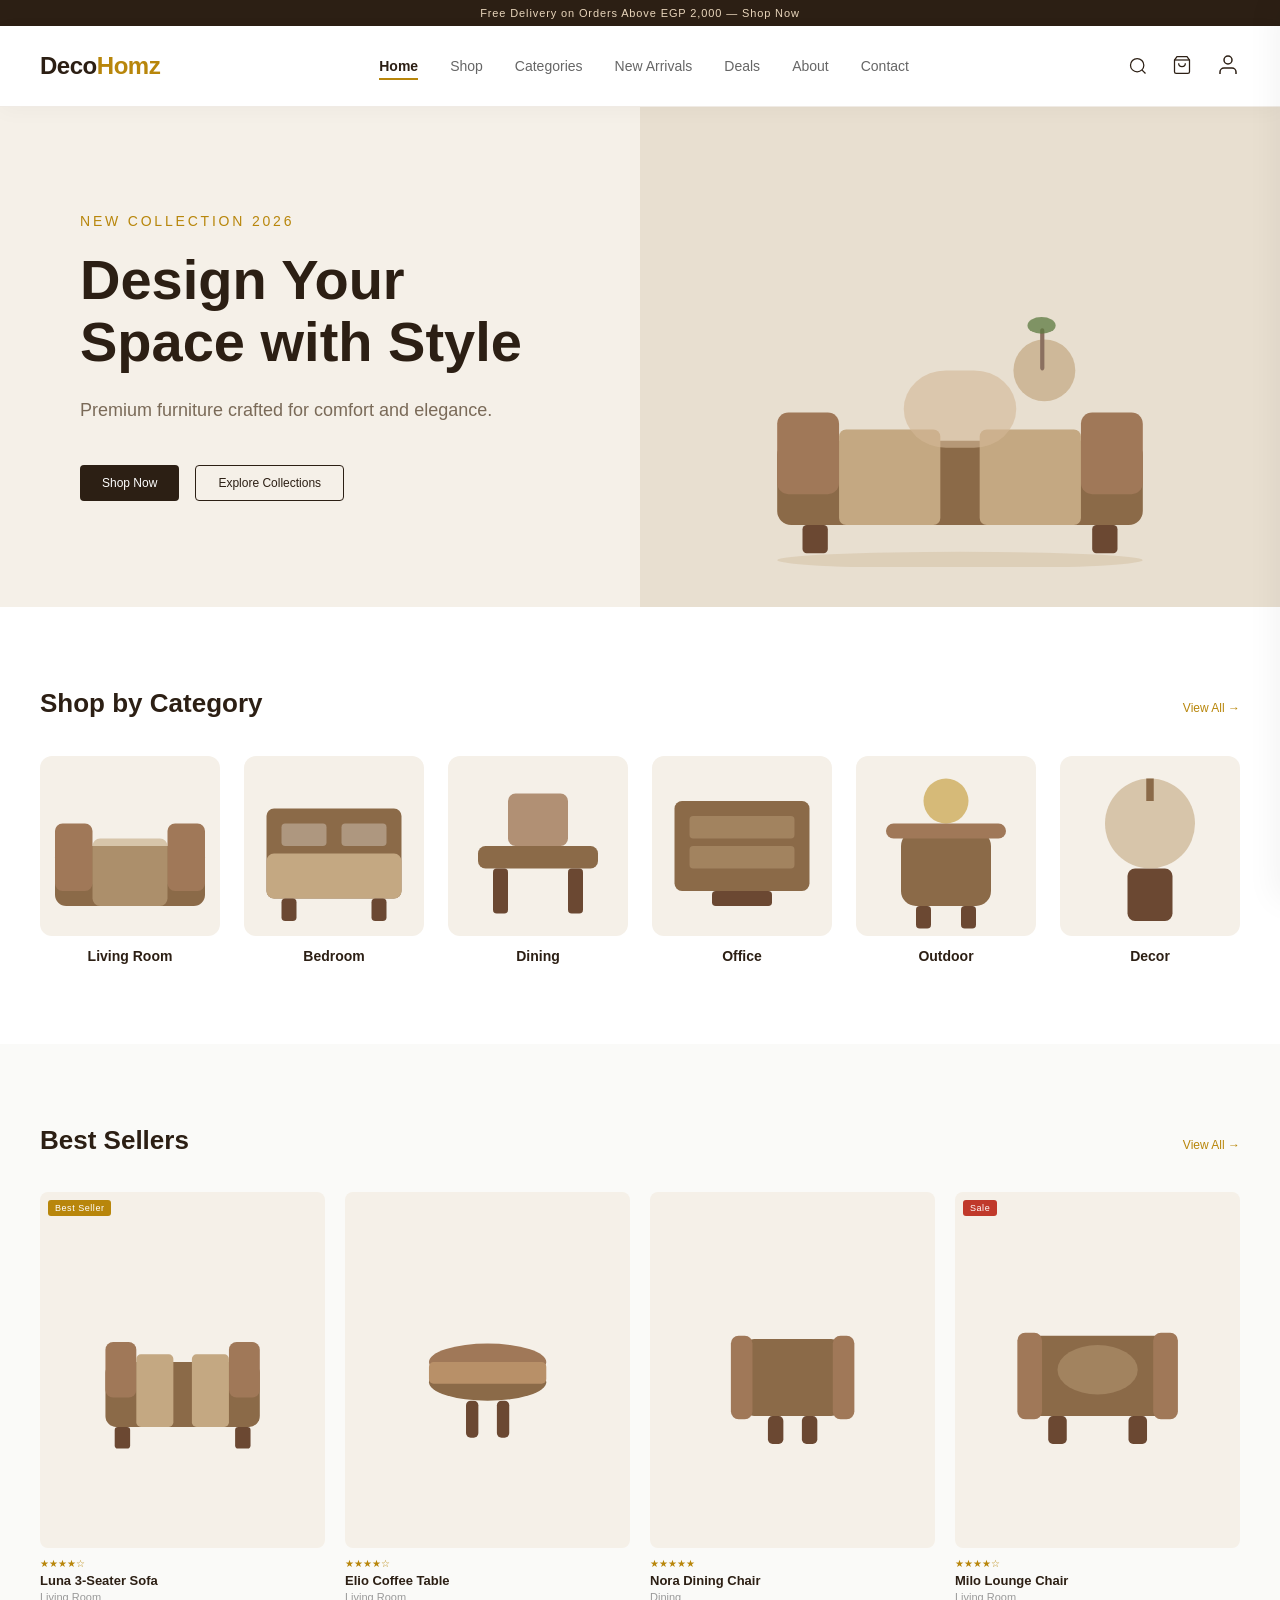
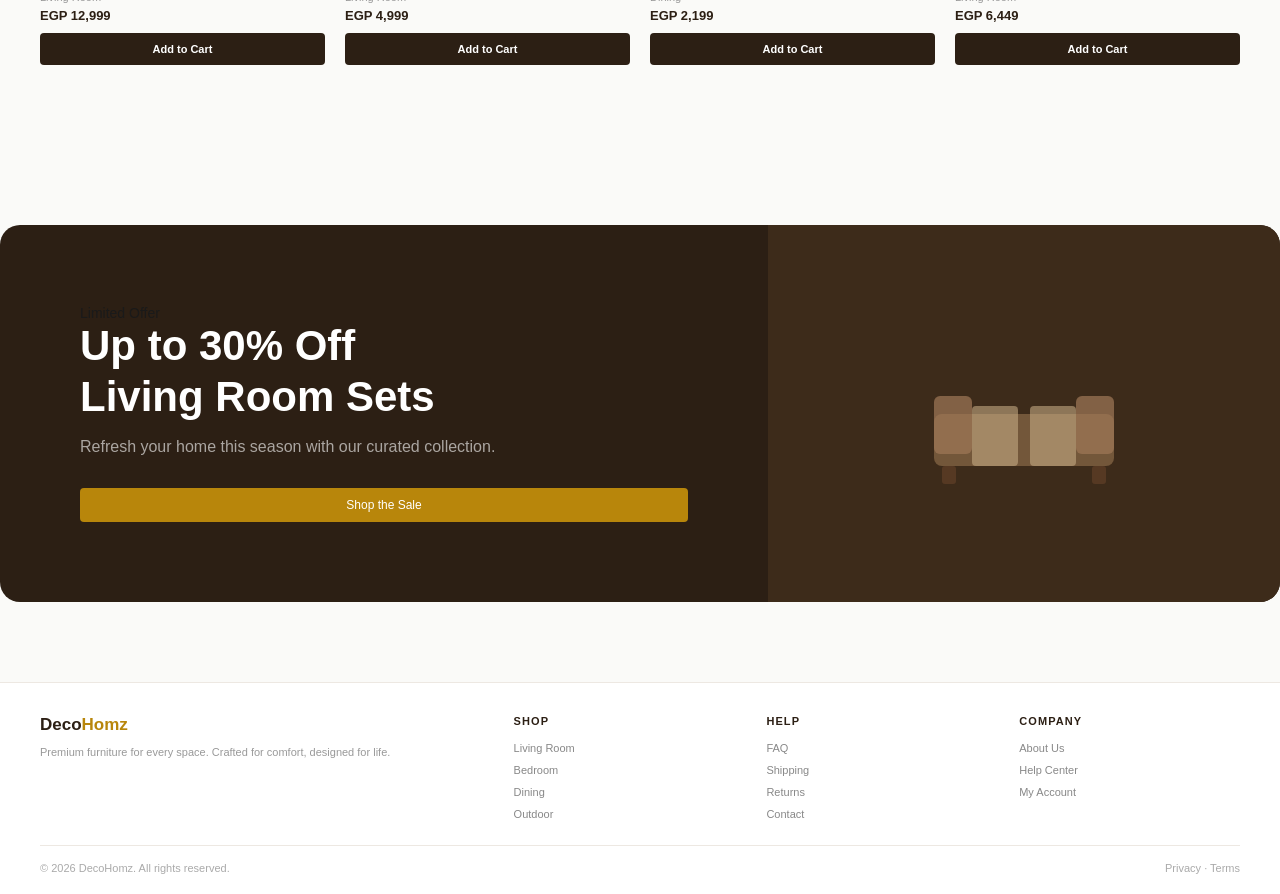
==== commit 85b9d053: "Style: Synchronized category icons with product SVG design" ====
--- a/index.html
+++ b/index.html
@@ -13,40 +13,42 @@
 
   <div class="topbar">Free Delivery on Orders Above EGP 2,000 — Shop Now</div>
 
-  <nav><div class="nav-inner">
-    <div class="logo">Deco<span>Homz</span></div>
-    <ul class="nav-links">
-      <li><a href="index.html" class="active">Home</a></li>
-      <li><a href="shop.html">Shop</a></li>
-      <li><a href="categories.html">Categories</a></li>
-      <li><a href="new-arrivals.html">New Arrivals</a></li>
-      <li><a href="deals.html">Deals</a></li>
-      <li><a href="about.html">About</a></li>
-      <li><a href="contact.html">Contact</a></li>
-    </ul>
-    <div class="nav-right">
-      <div class="search-container">
-        <svg class="search-trigger" viewBox="0 0 24 24" stroke-width="1.5" stroke="currentColor" fill="none">
-          <circle cx="11" cy="11" r="8" />
-          <path d="m21 21-4.35-4.35" />
-        </svg>
-      </div>
-      <div class="cart-trigger" title="Shopping Cart" style="position:relative; cursor:pointer">
-        <svg viewBox="0 0 24 24" stroke-width="1.5" stroke="currentColor" fill="none">
-          <path d="M6 2 3 6v14a2 2 0 0 0 2 2h14a2 2 0 0 0 2-2V6l-3-4z" />
-          <line x1="3" y1="6" x2="21" y2="6" />
-          <path d="M16 10a4 4 0 0 1-8 0" />
-        </svg>
-        <div class="badge badge-cart" style="display:none">0</div>
-      </div>
-      <div class="user-trigger" title="Account" onclick="location.href='account.html'" style="cursor:pointer">
-        <svg viewBox="0 0 24 24" stroke-width="1.5" stroke="currentColor" fill="none">
-          <path d="M20 21v-2a4 4 0 0 0-4-4H8a4 4 0 0 0-4 4v2" />
-          <circle cx="12" cy="7" r="4" />
-        </svg>
-      </div>
-    </div>
-  </div></nav>
+  <nav>
+    <div class="nav-inner">
+      <div class="logo">Deco<span>Homz</span></div>
+      <ul class="nav-links">
+        <li><a href="index.html" class="active">Home</a></li>
+        <li><a href="shop.html">Shop</a></li>
+        <li><a href="categories.html">Categories</a></li>
+        <li><a href="new-arrivals.html">New Arrivals</a></li>
+        <li><a href="deals.html">Deals</a></li>
+        <li><a href="about.html">About</a></li>
+        <li><a href="contact.html">Contact</a></li>
+      </ul>
+      <div class="nav-right">
+        <div class="search-container">
+          <svg class="search-trigger" viewBox="0 0 24 24" stroke-width="1.5" stroke="currentColor" fill="none">
+            <circle cx="11" cy="11" r="8" />
+            <path d="m21 21-4.35-4.35" />
+          </svg>
+        </div>
+        <div class="cart-trigger" title="Shopping Cart" style="position:relative; cursor:pointer">
+          <svg viewBox="0 0 24 24" stroke-width="1.5" stroke="currentColor" fill="none">
+            <path d="M6 2 3 6v14a2 2 0 0 0 2 2h14a2 2 0 0 0 2-2V6l-3-4z" />
+            <line x1="3" y1="6" x2="21" y2="6" />
+            <path d="M16 10a4 4 0 0 1-8 0" />
+          </svg>
+          <div class="badge badge-cart" style="display:none">0</div>
+        </div>
+        <div class="user-trigger" title="Account" onclick="location.href='account.html'" style="cursor:pointer">
+          <svg viewBox="0 0 24 24" stroke-width="1.5" stroke="currentColor" fill="none">
+            <path d="M20 21v-2a4 4 0 0 0-4-4H8a4 4 0 0 0-4 4v2" />
+            <circle cx="12" cy="7" r="4" />
+          </svg>
+        </div>
+      </div>
+    </div>
+  </nav>
 
   <div class="hero">
     <div class="hero-text">
@@ -84,73 +86,68 @@
     <div class="cat-row">
       <a href="shop.html?category=Living Room" class="cat-item">
         <div class="cat-box">
-          <svg viewBox="0 0 24 24" fill="none" stroke="currentColor" stroke-width="1.2">
-            <path d="M4 11v6a2 2 0 0 0 2 2h12a2 2 0 0 0 2-2v-6" />
-            <path d="M2 13v3a2 2 0 0 0 2 2h1" />
-            <path d="M19 18h1a2 2 0 0 0 2-2v-3" />
-            <path d="M7 11v-2a3 3 0 0 1 3-3h4a3 3 0 0 1 3 3v2" />
-            <path d="M8 11h8" />
+          <svg viewBox="0 0 48 48" fill="none">
+            <rect x="4" y="24" width="40" height="16" rx="3" fill="#8B6A48" />
+            <rect x="4" y="18" width="10" height="18" rx="2" fill="#A07858" />
+            <rect x="34" y="18" width="10" height="18" rx="2" fill="#A07858" />
+            <rect x="14" y="22" width="20" height="18" rx="2" fill="#C4A882" opacity="0.6" />
           </svg>
         </div>
         <div class="cat-name">Living Room</div>
       </a>
       <a href="shop.html?category=Bedroom" class="cat-item">
         <div class="cat-box">
-          <svg viewBox="0 0 24 24" fill="none" stroke="currentColor" stroke-width="1.2">
-            <path d="M2 12v7a1 1 0 0 0 1 1h18a1 1 0 0 0 1-1v-7" />
-            <path d="M2 12V6a2 2 0 0 1 2-2h16a2 2 0 0 1 2 2v6" />
-            <path d="M6 12h12" />
-            <path d="M6 8h4" />
-            <path d="M14 8h4" />
+          <svg viewBox="0 0 48 48" fill="none">
+            <rect x="6" y="14" width="36" height="24" rx="2" fill="#8B6A48" />
+            <rect x="6" y="26" width="36" height="12" rx="2" fill="#C4A882" />
+            <rect x="10" y="38" width="4" height="6" rx="1" fill="#6B4832" />
+            <rect x="34" y="38" width="4" height="6" rx="1" fill="#6B4832" />
+            <rect x="10" y="18" width="12" height="6" rx="1" fill="#fff" opacity="0.3" />
+            <rect x="26" y="18" width="12" height="6" rx="1" fill="#fff" opacity="0.3" />
           </svg>
         </div>
         <div class="cat-name">Bedroom</div>
       </a>
       <a href="shop.html?category=Dining" class="cat-item">
         <div class="cat-box">
-          <svg viewBox="0 0 24 24" fill="none" stroke="currentColor" stroke-width="1.2">
-            <path d="M4 10h16" />
-            <path d="M6 10v10" />
-            <path d="M18 10v10" />
-            <path d="M9 10V6a2 2 0 0 1 2-2h2a2 2 0 0 1 2 2v4" />
-            <path d="M7 20h2" />
-            <path d="M15 20h2" />
+          <svg viewBox="0 0 48 48" fill="none">
+            <rect x="8" y="24" width="32" height="6" rx="2" fill="#8B6A48" />
+            <rect x="12" y="30" width="4" height="12" rx="1" fill="#6B4832" />
+            <rect x="32" y="30" width="4" height="12" rx="1" fill="#6B4832" />
+            <rect x="16" y="10" width="16" height="14" rx="2" fill="#A07858" opacity="0.8" />
           </svg>
         </div>
         <div class="cat-name">Dining</div>
       </a>
       <a href="shop.html?category=Office" class="cat-item">
         <div class="cat-box">
-          <svg viewBox="0 0 24 24" fill="none" stroke="currentColor" stroke-width="1.2">
-            <path d="M3 10h18" />
-            <path d="M5 10V6a2 2 0 0 1 2-2h10a2 2 0 0 1 2 2v4" />
-            <path d="M6 10v10h12V10" />
-            <path d="M10 10v6h4v-6" />
+          <svg viewBox="0 0 48 48" fill="none">
+            <rect x="6" y="12" width="36" height="24" rx="2" fill="#8B6A48" />
+            <rect x="10" y="16" width="28" height="6" rx="1" fill="#C4A882" opacity="0.4" />
+            <rect x="10" y="24" width="28" height="6" rx="1" fill="#C4A882" opacity="0.4" />
+            <rect x="16" y="36" width="16" height="4" rx="1" fill="#6B4832" />
           </svg>
         </div>
         <div class="cat-name">Office</div>
       </a>
       <a href="shop.html?category=Outdoor" class="cat-item">
         <div class="cat-box">
-          <svg viewBox="0 0 24 24" fill="none" stroke="currentColor" stroke-width="1.2">
-            <path d="M17 18a5 5 0 0 0-10 0" />
-            <path d="M12 13V9" />
-            <path d="M12 9a4 4 0 1 1 0-8 4 4 0 0 1 0 8Z" />
-            <path d="M5 18h14" />
-            <path d="M8 22h8" />
+          <svg viewBox="0 0 48 48" fill="none">
+            <rect x="12" y="20" width="24" height="20" rx="4" fill="#8B6A48" />
+            <rect x="8" y="18" width="32" height="4" rx="2" fill="#A07858" />
+            <rect x="16" y="40" width="4" height="6" rx="1" fill="#6B4832" />
+            <rect x="28" y="40" width="4" height="6" rx="1" fill="#6B4832" />
+            <circle cx="24" cy="12" r="6" fill="#B8860B" opacity="0.5" />
           </svg>
         </div>
         <div class="cat-name">Outdoor</div>
       </a>
       <a href="shop.html?category=Decor" class="cat-item">
         <div class="cat-box">
-          <svg viewBox="0 0 24 24" fill="none" stroke="currentColor" stroke-width="1.2">
-            <path d="M12 3v3" />
-            <path d="M12 18v3" />
-            <path d="M6 12H3" />
-            <path d="M21 12h-3" />
-            <circle cx="12" cy="12" r="6" />
-            <path d="M12 12h3" />
+          <svg viewBox="0 0 48 48" fill="none">
+            <rect x="18" y="30" width="12" height="14" rx="2" fill="#6B4832" />
+            <circle cx="24" cy="18" r="12" fill="#C4A882" opacity="0.6" />
+            <path d="M24 6v6" stroke="#8B6A48" stroke-width="2" />
           </svg>
         </div>
         <div class="cat-name">Decor</div>
